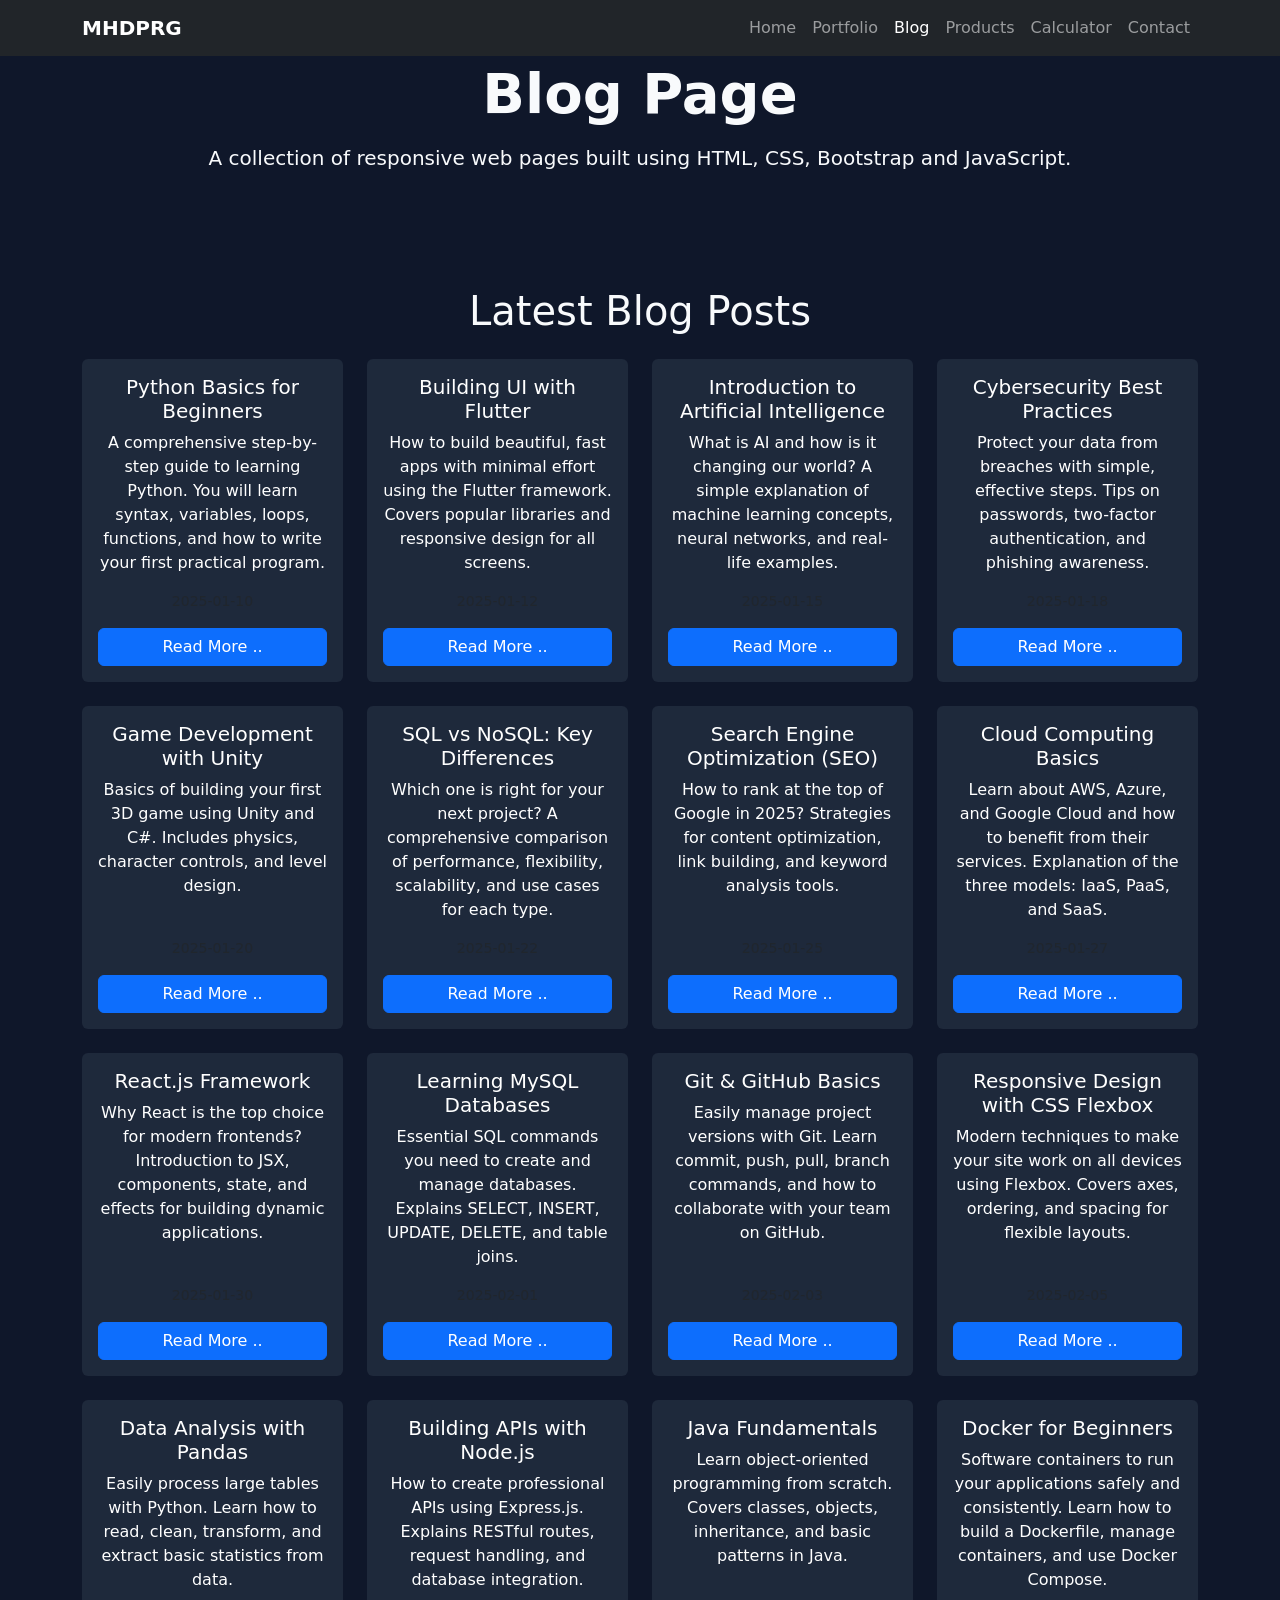
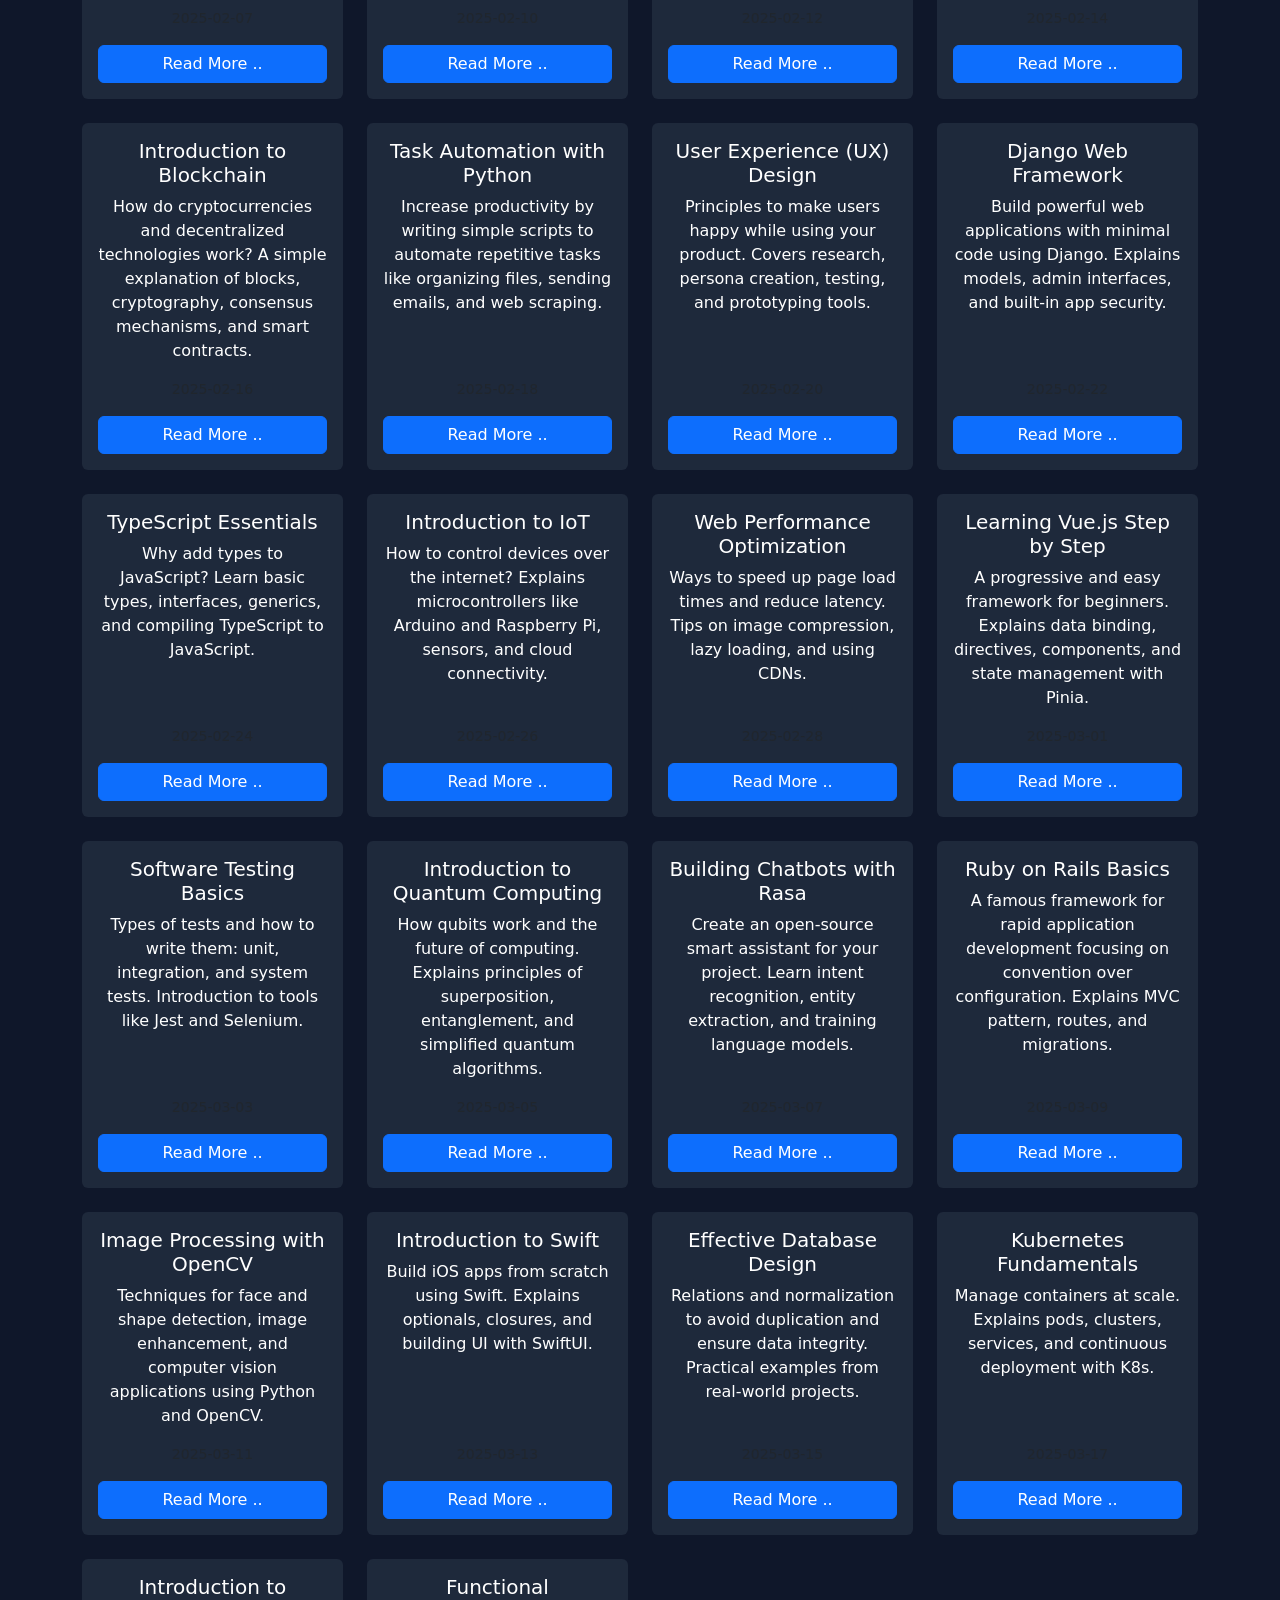
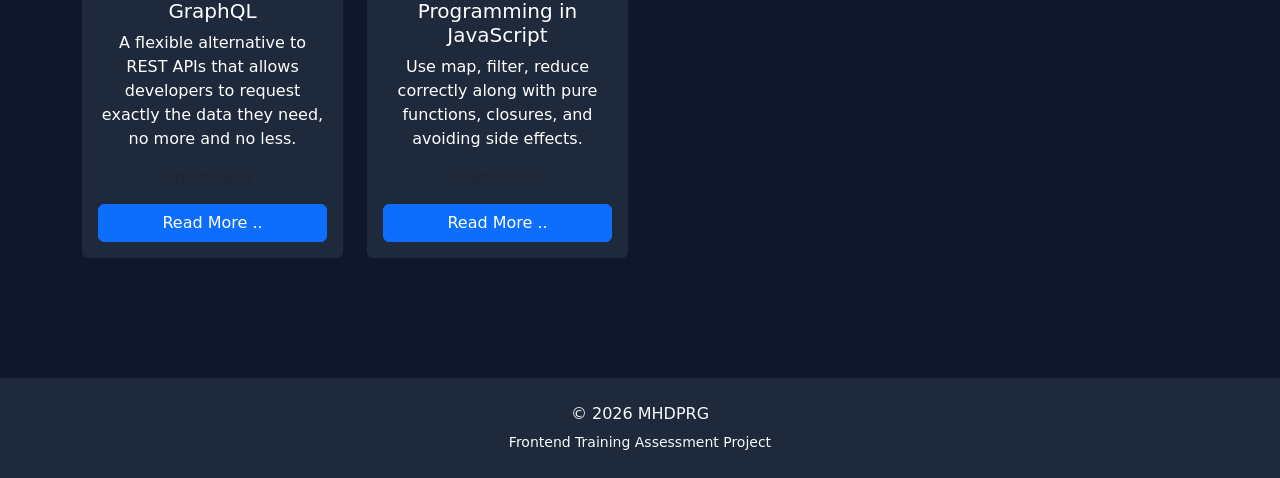
==== blog.html @ d35a2d0f "Add files via upload" ====
<!DOCTYPE html>
<html lang="en">

<head>
    <meta charset="UTF-8">
    <meta name="viewport" content="width=device-width, initial-scale=1.0">
    <title>Document</title>
    <link href="https://cdn.jsdelivr.net/npm/bootstrap@5.3.3/dist/css/bootstrap.min.css" rel="stylesheet">
    <link rel="stylesheet" href="https://cdn.jsdelivr.net/npm/bootstrap-icons@1.11.3/font/bootstrap-icons.min.css">
    <link rel="stylesheet" href="/assest/Style.css">
</head>
<body>
<nav class="navbar navbar-expand-lg navbar-dark bg-dark fixed-top">
    <div class="container">
        <a class="navbar-brand fw-bold" href="index.html">MHDPRG</a>
        <button class="navbar-toggler" type="button" data-bs-toggle="collapse" data-bs-target="#navbarNav" aria-controls="navbarNav" aria-expanded="false" aria-label="Toggle navigation">
            <span class="navbar-toggler-icon"></span>
        </button>
        <div class="collapse navbar-collapse" id="navbarNav">
            <ul class="navbar-nav ms-auto">
                <li class="nav-item">
                    <a class="nav-link " href="index.html">Home</a>
                </li>
                <li class="nav-item">
                    <a class="nav-link" href="portfolio.html">Portfolio</a>
                </li>
                <li class="nav-item">
                    <a class="nav-link active" href="blog.html">Blog</a>
                </li>
                <li class="nav-item">
                    <a class="nav-link" href="products.html">Products</a>
                </li>
                <li class="nav-item">
                    <a class="nav-link" href="calculator.html">Calculator</a>
                </li>
                <li class="nav-item">
                    <a class="nav-link" href="contact.html">Contact</a>
                </li>
            </ul>
        </div>
    </div>
</nav>

    <section class="hero text-center">
        <div class="container">
            <h1 class="display-4 fw-bold">
                Blog Page
            </h1>
            <p class="lead mt-3">
                A collection of responsive web pages built using HTML, CSS,
                Bootstrap and JavaScript.
            </p>
        </div>
    </section>

    <section class="container py-5">
        <h1 class="mb-4 text-center">Latest Blog Posts</h1>
        <div class="row" id="articles-container">

        </div>
    </section>


    <footer class="text-center py-4 mt-5">
        <div class="container">
            <p class="mb-1">© 2026 MHDPRG</p>
            <small>
                Frontend Training Assessment Project
            </small>
        </div>
    </footer>
    <script src="/Script/blog.js"></script>
    <script src="https://cdn.jsdelivr.net/npm/bootstrap@5.3.3/dist/js/bootstrap.bundle.min.js"></script>
</body>
</html>
---- assest/Style.css ----
body {
            background-color: #0F172A;
            color: #F8FAFC;
        }

        .hero {
            padding: 50px;
            margin-top: 10px;
        }

        .projects .btn,
        .contact .btn,
        .blog .btn,
        #pages .btn,
        #articles-container .btn,
        #products-container .btn {
            transition: 0.5s;
        }

        .projects .btn:hover,
        .contact .btn:hover,
        #pages .btn:hover,
        .blog .btn:hover,
        #articles-container .btn:hover,
        #products-container .btn:hover {
            border: 3px double #9baacd;
        }

        footer {
            background-color: #1E293B;
        }

        .profile-image {
            width: 150px;
            height: 150px;
            border-radius: 50%;
            object-fit: cover;
            border: 4px solid #F8FAFC;
        }

        .card {
            background-color: #1E293B;
            border: none;
            color: white;
            transition: 0.5s;
        }

        .card:hover {
            transform: translateY(-5px);
            box-shadow: 0 2px 12px rgba(59, 182, 239, 0.37);
            border: 3px double #488cd5;
        }

        .calculator-wrapper {
            background-color: #1E293B;
            width: 500px;
            margin-top: 30px;
        }

        .calculator-wrapper input {
            background-color: #0F172A;
            color: white;
            font-weight: bold;
            font-size: 30px;
        }

        .calculator-wrapper input:focus {
            background-color: #0F172A;
            color: white;
        }

        .calculator-buttons .number {
            background-color: #0F172A;
            color: #7a8ea3;
            border: none;
            transition: 0.3s;
        }

        .calculator-buttons .number:hover {
            border: 1px solid #7a8ea3;
            background-color: #4d80b26e;
            color: white;
        }

        #decimal {
            background-color: #0F172A;
            color: #7a8ea3;
            border: none;
            transition: 0.3s;
            font-weight: bold;
        }

        #decimal:hover {
            border: 1px solid #7a8ea3;
            background-color: #4d80b26e;
            color: white;

        }

        form{
            padding: 10px;
            border-radius: 25px;
            border: 3px solid #3B82F6;
            box-shadow: 1px 2px 25px #334155;
        }
        .error-message{
            color: rgb(237, 62, 62);
        }




        /* ========== LIGHT THEME CLASS ========== */
        body.light-theme {
            background-color: #F1F5F9;
            color: #0F172A;
        }

        body.light-theme footer {
            background-color: #E2E8F0;
        }

        body.light-theme .card {
            background-color: #FFFFFF;
            color: #0F172A;
            border: 1px solid #E2E8F0;
        }

        body.light-theme .card:hover {
            box-shadow: 0 2px 12px rgba(0, 0, 0, 0.1);
            border: 3px double #3B82F6;
        }

        body.light-theme .calculator-wrapper {
            background-color: #FFFFFF;
            border: 1px solid #E2E8F0;
        }

        body.light-theme .calculator-buttons .number {
            background-color: #F1F5F9;
            color: #334155;
        }

        body.light-theme .calculator-buttons .number:hover {
            background-color: #3B82F6;
            color: white;
            border: 1px solid #3B82F6;
        }

        body.light-theme #decimal {
            background-color: #F1F5F9;
            color: #334155;
        }

        body.light-theme #decimal:hover {
            background-color: #3B82F6;
            color: white;
        }

        body.light-theme .profile-image {
            border-color: #0F172A;
        }

        body.light-theme .btn-outline-light {
            border-color: #334155;
            color: #334155;
        }

        body.light-theme .btn-outline-light:hover {
            background-color: #334155;
            color: white;
        }

        body.light-theme .projects .btn:hover,
        body.light-theme .contact .btn:hover,
        body.light-theme .blog .btn:hover,
        body.light-theme #articles-container .btn:hover,
        body.light-theme #products-container .btn:hover {
            border-color: #3B82F6;
        }

        body.light-theme #display {
            background-color: #F8FAFC;
            color: #0F172A;
            border: 1px solid #E2E8F0;
        }
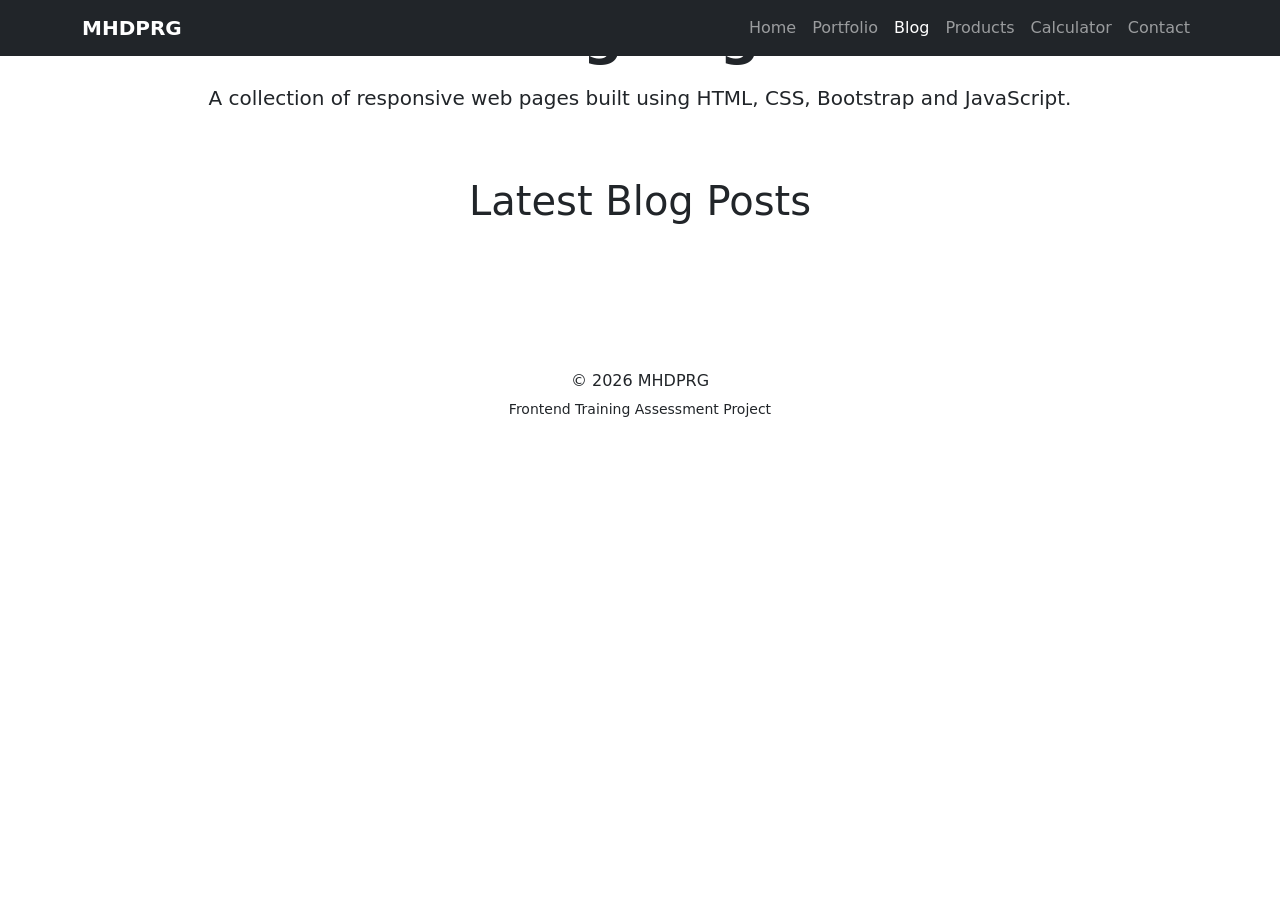
==== commit acacd6fb: "Update blog.html" ====
--- a/blog.html
+++ b/blog.html
@@ -7,7 +7,7 @@
     <title>Document</title>
     <link href="https://cdn.jsdelivr.net/npm/bootstrap@5.3.3/dist/css/bootstrap.min.css" rel="stylesheet">
     <link rel="stylesheet" href="https://cdn.jsdelivr.net/npm/bootstrap-icons@1.11.3/font/bootstrap-icons.min.css">
-    <link rel="stylesheet" href="/assest/Style.css">
+    <link rel="stylesheet" href="/MHDPRG/assest/Style.css">
 </head>
 <body>
 <nav class="navbar navbar-expand-lg navbar-dark bg-dark fixed-top">
@@ -69,7 +69,7 @@
             </small>
         </div>
     </footer>
-    <script src="/Script/blog.js"></script>
+    <script src="/MHDPRG/Script/blog.js"></script>
     <script src="https://cdn.jsdelivr.net/npm/bootstrap@5.3.3/dist/js/bootstrap.bundle.min.js"></script>
 </body>
-</html>+</html>
